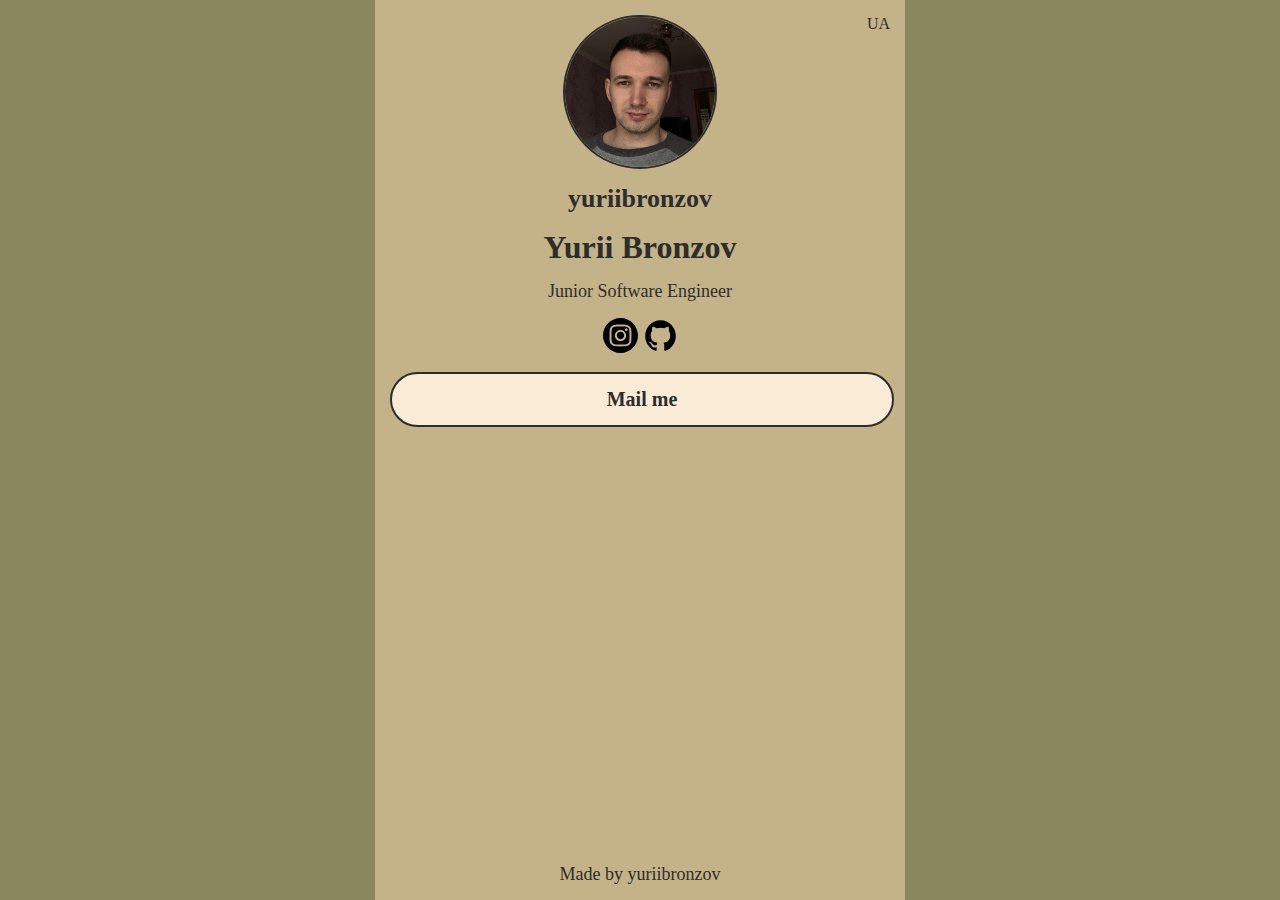
==== index.html @ 4a29d845 "first commit" ====
<!DOCTYPE html>
<html lang="en">
<head>
  <meta charset="UTF-8">
  <meta name="viewport" content="width=device-width, initial-scale=1.0">
  <title>yuriibronzov</title>
    <link rel="stylesheet" href="./css/index.css">
</head>
<body>
  <header>
    <a class="language" href="./pages/ua.html">UA</a>
    <img class="avatar1" src="./images/avatar1.jpg" alt="My avatar1"/>
    <h2 class="nickname">yuriibronzov</h2>
  </header>
  <main>
    <h1>Yurii Bronzov</h1>
    <p class="description text">Junior Software Engineer</p>
   <ul class="links">
    <li><a href="https://www.instagram.com/yuriibronzov/" target="_blank">
      <img src="./images/instagram.svg" alt="instagram">
    </a></li>
    <li><a href="https://github.com/yuriibronzov" target="_blank">
      <img src="./images/github.svg" alt="github">
    </a></li>
   </ul>
  <a class="email large-button" href="mailto: bronzovyura1838@gmail.com">Mail me</a>
  </main>
  <footer class="text">Made by yuriibronzov</footer>
</body>
</html>
---- css/index.css ----
:root {
    --main-color: rgb(196, 178, 137);
    --secondary-color: rgb(138, 134, 93);
    --front-color: rgb(45, 45, 43);
    --link-color: rgb(45, 45, 43);
    --gap: 15px;
    }

body, h1, h2, p{
    margin: 0px;
}

ul{
    padding: 0px;
    list-style: none;
}

a{
    color:var(--link-color);
    text-decoration: none;
     transition: 0.3s;
}

a:hover, a:focus, a:active{
    opacity: 0.7;
}

html {
    background-color: var(--secondary-color);
    color: var(--front-color);
}
body, .avatar1 {
    margin: 0 auto;
}

.avatar1, header, main, h1, .description, .links {
    margin-bottom: var(--gap);
}

body {
    display: flex;
    flex-direction: column;
    width: 290px;
    min-height: calc(100vh - var(--gap)*2);
    background-color: var(--main-color);
    padding: var(--gap);
}

header{
    position: relative;
}

footer{
    margin-top: auto;
}

.language{
    position: absolute;
    top: 0;
    right: 0;
    }
    
.avatar1 {
    --avatar-size: 150px;
    display: block;
    height: var(--avatar-size);
    width: var(--avatar-size);
    object-fit: cover;
    border: 2px solid var(--link-color);
    border-radius: 50%;
    margin-bottom: var(--gap);
}

.nickname, h1, .description, footer{
    display: block;
    text-align: center;  
}

.nickname{
font-size: 20px;
}

h1{
    font-size: 26px;
}

.links{
    display: flex;
    justify-content: center;
    gap: 5px;
}

.links img{
    --link-size: 30px;
    height: var(--link-size);
    width: var(--link-size);
}

.large-button{
    display: flex;
    justify-content: center;
    align-items: center;
    width: 100%;
    height: 35px;
    padding-bottom: 1px;
    border: 2px solid var(--link-color);
    background-color: antiquewhite;
    border-radius: 35px;
    font-size: 16px;
    font-weight: bold;

}

@media screen and (min-width: 440px) {
    body {
        width: 410px;
    }
}

@media screen and (min-width: 530px) {
    body {
        width: 500px;
    }

.avatar{
    --avatar-size: 200px;

    height: var(--avatar-size);
    width: var(--avatar-size);
}

    h1{
        font-size: 32px;
    }

    .nickname{
        font-size: 26px;

    }
}

.links img{
    --link-size: 35px;
    height: var(--link-size);
    width: var(--link-size);   
}

.large-button{
    height: 50px;
    font-size: 20px;
}

.text{
    font-size: 18px;
}
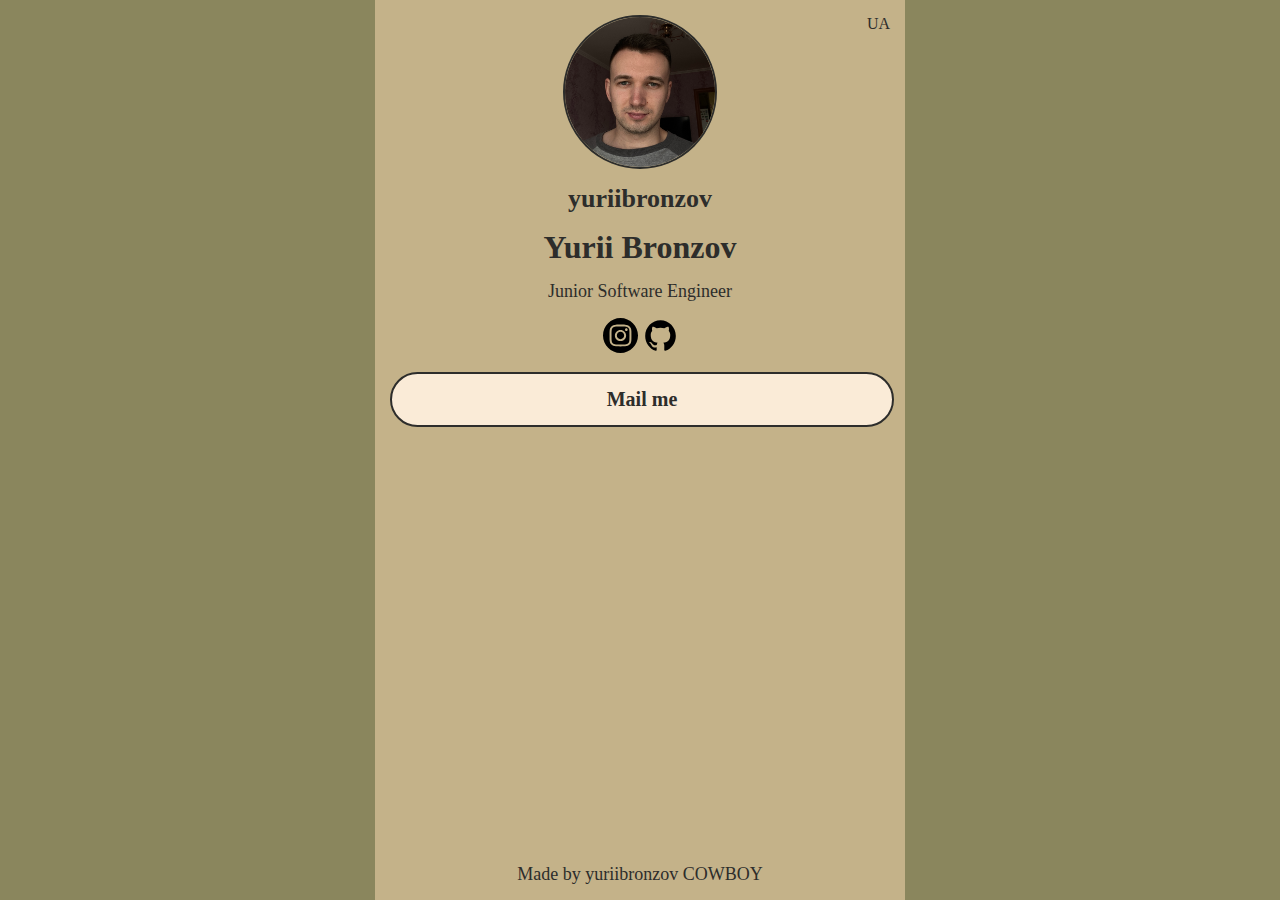
==== commit f8ef1667: "add alt" ====
--- a/index.html
+++ b/index.html
@@ -25,6 +25,6 @@
    </ul>
   <a class="email large-button" href="mailto: bronzovyura1838@gmail.com">Mail me</a>
   </main>
-  <footer class="text">Made by yuriibronzov</footer>
+  <footer class="text">Made by yuriibronzov COWBOY</footer>
 </body>
 </html>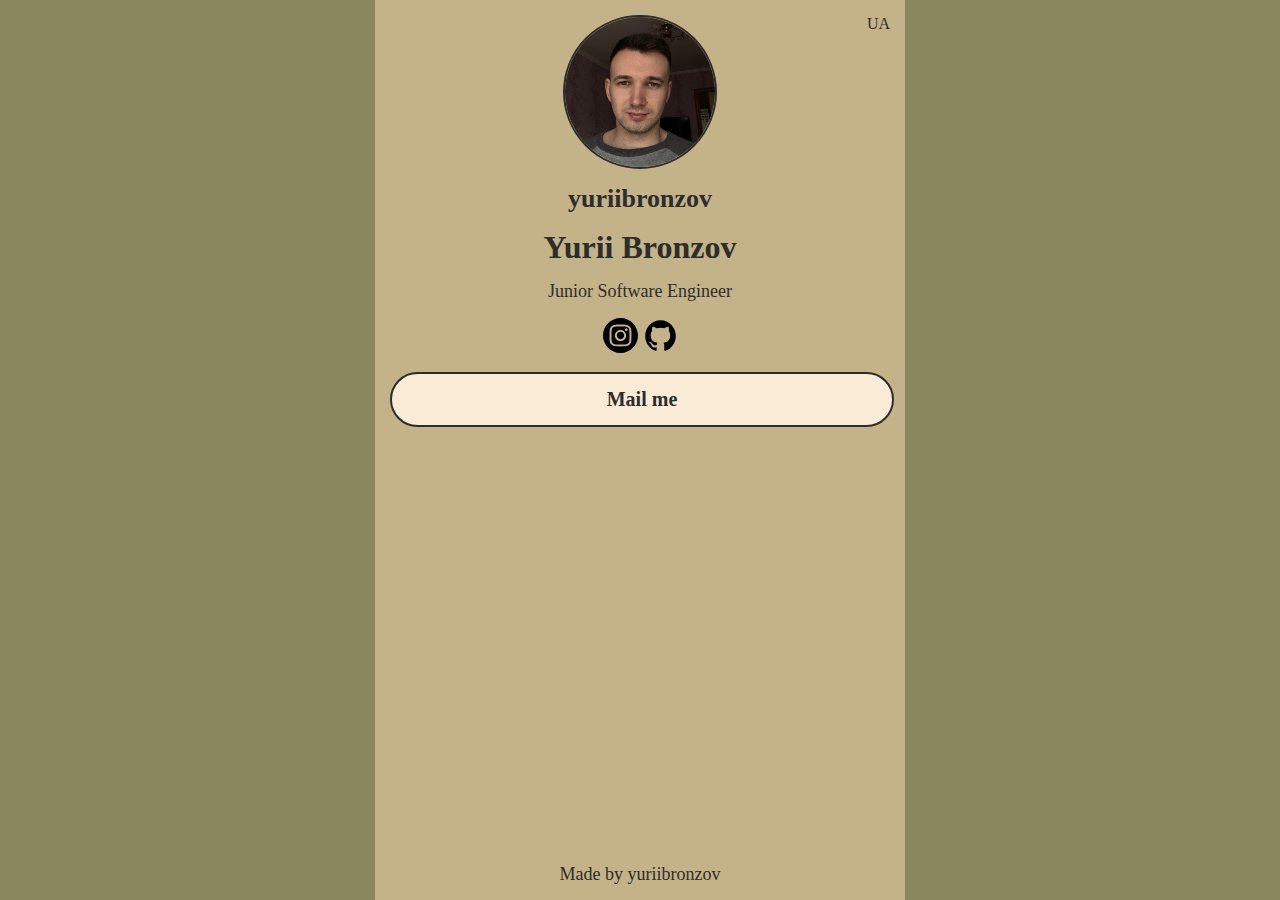
==== commit e3a94c15: "first commit" ====
--- a/index.html
+++ b/index.html
@@ -25,6 +25,6 @@
    </ul>
   <a class="email large-button" href="mailto: bronzovyura1838@gmail.com">Mail me</a>
   </main>
-  <footer class="text">Made by yuriibronzov COWBOY</footer>
+  <footer class="text">Made by yuriibronzov</footer>
 </body>
 </html>